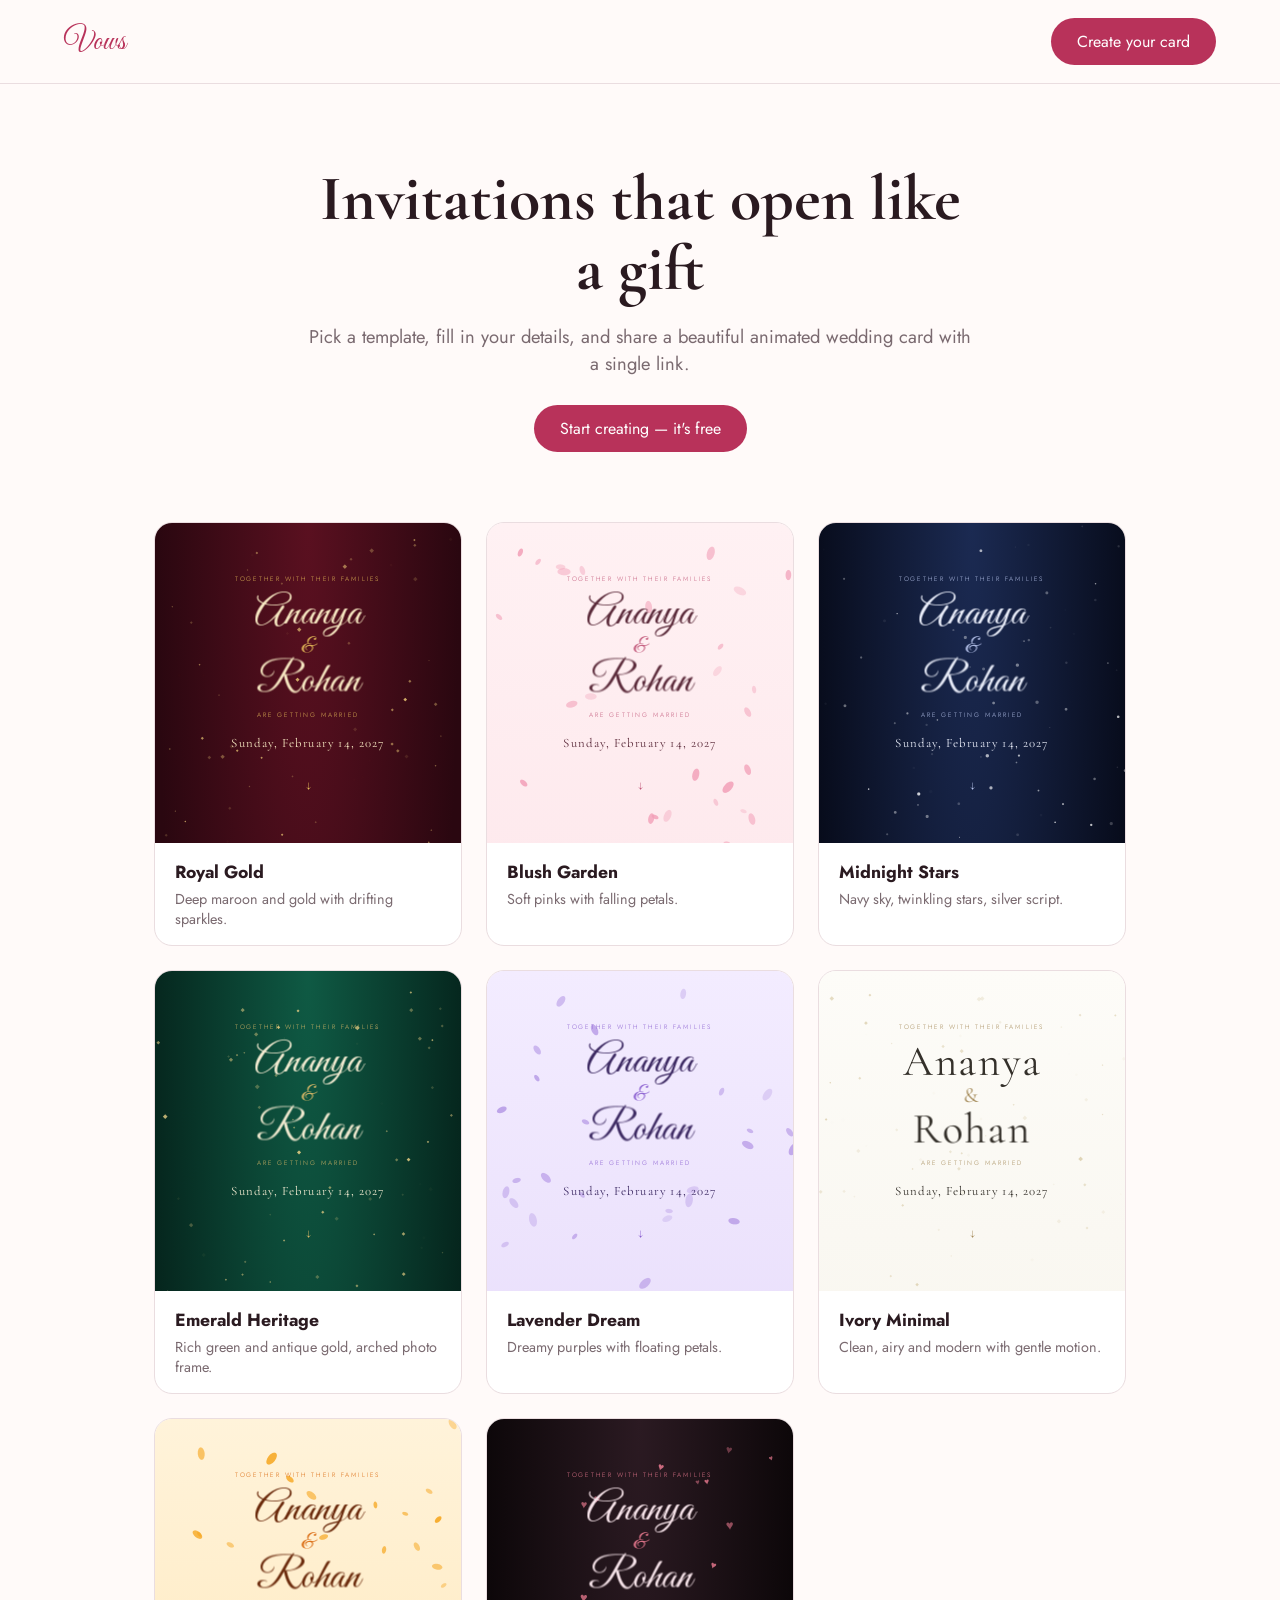
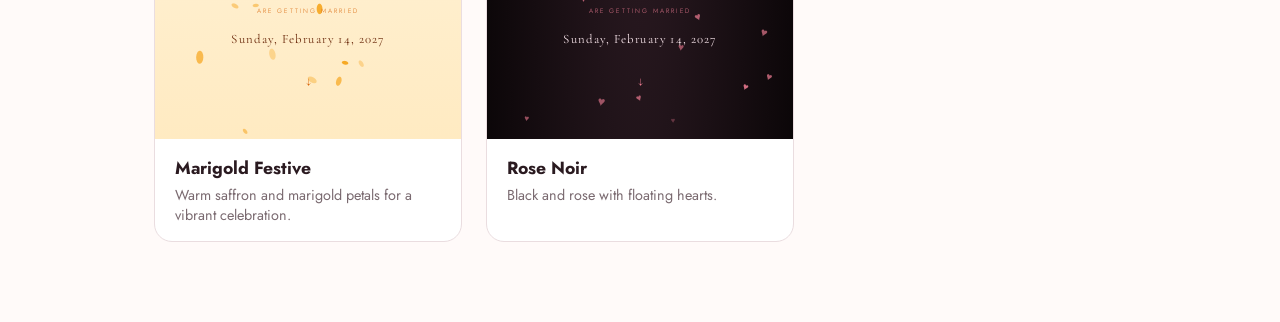
==== index.html @ bb1eb1ee "wedding card templates" ====
<!doctype html>
<html lang="en">
<head>
  <meta charset="utf-8">
  <meta name="viewport" content="width=device-width, initial-scale=1">
  <title>Vows — Animated Wedding Invitations</title>
  <link href="https://fonts.googleapis.com/css2?family=Cormorant+Garamond:wght@400;600&family=Great+Vibes&family=Jost:wght@300;400&display=swap" rel="stylesheet">
  <link rel="stylesheet" href="css/site.css">
</head>
<body>
  <header class="top"><a class="logo" href="index.html">Vows</a><a class="btn-p" href="create.html">Create your card</a></header>
  <section class="hero-s">
    <h1>Invitations that open like a gift</h1>
    <p>Pick a template, fill in your details, and share a beautiful animated wedding card with a single link.</p>
    <a class="btn-p" href="create.html">Start creating — it's free</a>
  </section>
  <section class="gallery" id="gallery"></section>
  <script src="js/templates.js"></script>
  <script>
    const g = document.getElementById("gallery");
    Object.entries(TEMPLATES).forEach(([key, t]) => {
      const a = document.createElement("a");
      a.className = "tpl"; a.href = "create.html?t=" + key;
      const f = document.createElement("div"); f.className = "frame";
      const ifr = document.createElement("iframe"); ifr.loading = "lazy"; ifr.tabIndex = -1;
      const d = Object.assign({}, DEMO_CARD, { template: key });
      ifr.src = "card.html#p=1&d=" + CardCodecLite(d);
      f.appendChild(ifr);
      const m = document.createElement("div"); m.className = "meta";
      m.innerHTML = "<h3></h3><p></p>"; m.firstChild.textContent = t.name; m.lastChild.textContent = t.blurb;
      a.append(f, m); g.appendChild(a);
    });
    function CardCodecLite(o) {
      const b = new TextEncoder().encode(JSON.stringify(o)); let s = ""; b.forEach(x => s += String.fromCharCode(x));
      return btoa(s).replace(/\+/g, "-").replace(/\//g, "_").replace(/=+$/, "");
    }
  </script>
</body>
</html>
---- css/site.css ----
:root { --ink: #2a1a20; --muted: #7a6a70; --brand: #b8325a; --line: #eadde0; --bg: #fffaf9; }
* { box-sizing: border-box; margin: 0; }
body { font-family: "Jost", system-ui, sans-serif; color: var(--ink); background: var(--bg); }
a { color: inherit; }
.top { display: flex; justify-content: space-between; align-items: center; padding: 18px 5vw; border-bottom: 1px solid var(--line); }
.logo { font-family: "Great Vibes", cursive; font-size: 1.9rem; color: var(--brand); text-decoration: none; }
.btn-p { background: var(--brand); color: #fff; padding: 12px 26px; border-radius: 40px; text-decoration: none; border: 0; font: inherit; cursor: pointer; display: inline-block; }
.btn-p:hover { filter: brightness(1.1); }
.btn-s { background: #fff; border: 1px solid var(--line); padding: 11px 22px; border-radius: 40px; font: inherit; cursor: pointer; text-decoration: none; display: inline-block; }
.hero-s { text-align: center; padding: 80px 5vw 50px; max-width: 800px; margin: 0 auto; }
.hero-s h1 { font-family: "Cormorant Garamond", serif; font-size: clamp(2.4rem, 7vw, 4rem); line-height: 1.1; margin-bottom: 18px; }
.hero-s p { color: var(--muted); font-size: 1.15rem; margin-bottom: 28px; }
.gallery { display: grid; grid-template-columns: repeat(auto-fit, minmax(240px, 1fr)); gap: 24px; padding: 20px 5vw 80px; max-width: 1100px; margin: 0 auto; }
.tpl { background: #fff; border: 1px solid var(--line); border-radius: 18px; overflow: hidden; text-decoration: none; transition: .3s; }
.tpl:hover { transform: translateY(-6px); box-shadow: 0 18px 40px rgba(80,30,50,.12); }
.tpl iframe { width: 200%; height: 640px; border: 0; transform: scale(.5); transform-origin: 0 0; pointer-events: none; }
.tpl .frame { height: 320px; overflow: hidden; }
.tpl div.meta { padding: 16px 20px; }
.tpl h3 { font-size: 1.1rem; } .tpl p { color: var(--muted); font-size: .9rem; margin-top: 4px; }

/* editor */
.editor { display: grid; grid-template-columns: minmax(300px, 400px) 1fr; height: calc(100vh - 69px); }
.panel { overflow-y: auto; padding: 22px; border-right: 1px solid var(--line); background: #fff; }
.panel h2 { font-size: .75rem; letter-spacing: .2em; text-transform: uppercase; color: var(--brand); margin: 22px 0 10px; }
.panel h2:first-child { margin-top: 0; }
label { display: block; font-size: .8rem; color: var(--muted); margin: 10px 0 4px; }
input, textarea, select { width: 100%; padding: 10px 12px; border: 1px solid var(--line); border-radius: 10px; font: inherit; background: #fff; }
textarea { min-height: 80px; resize: vertical; }
.row { display: grid; grid-template-columns: 1fr 1fr; gap: 10px; }
.ev { border: 1px solid var(--line); border-radius: 12px; padding: 10px; margin-bottom: 10px; position: relative; }
.ev .x { position: absolute; top: 6px; right: 8px; background: none; border: 0; cursor: pointer; color: var(--muted); font-size: 1.1rem; }
.themes { display: grid; grid-template-columns: repeat(3, 1fr); gap: 8px; }
.themes button { border: 2px solid var(--line); border-radius: 10px; padding: 12px 6px; background: #fff; cursor: pointer; font: inherit; font-size: .8rem; }
.themes button.sel { border-color: var(--brand); color: var(--brand); }
.stage { background: #efe6e8; display: grid; place-items: center; padding: 18px; position: relative; }
.phone { width: 390px; max-width: 100%; height: 100%; max-height: 780px; border-radius: 32px; border: 10px solid #1d1418; overflow: hidden; background: #000; }
.phone iframe { width: 100%; height: 100%; border: 0; }
.actions { position: sticky; bottom: -22px; background: #fff; padding: 14px 0 6px; margin-top: 18px; border-top: 1px solid var(--line); display: flex; gap: 8px; flex-wrap: wrap; }
.share { margin-top: 10px; font-size: .8rem; word-break: break-all; color: var(--muted); }
.toast { position: fixed; bottom: 24px; left: 50%; transform: translateX(-50%); background: var(--ink); color: #fff; padding: 10px 20px; border-radius: 30px; opacity: 0; transition: .3s; pointer-events: none; }
.toast.show { opacity: 1; }
@media (max-width: 800px) { .editor { grid-template-columns: 1fr; height: auto; } .stage { height: 760px; } .panel { border-right: 0; } }

.thumbs { display: flex; flex-wrap: wrap; gap: 8px; margin-top: 8px; }
.thumbs .t { position: relative; width: 64px; height: 64px; border-radius: 10px; overflow: hidden; border: 1px solid var(--line); }
.thumbs img { width: 100%; height: 100%; object-fit: cover; display: block; }
.thumbs .t button { position: absolute; top: 2px; right: 2px; width: 20px; height: 20px; border-radius: 50%; border: 0; background: rgba(0,0,0,.65); color: #fff; cursor: pointer; line-height: 1; }
.themes { grid-template-columns: repeat(2, 1fr); }
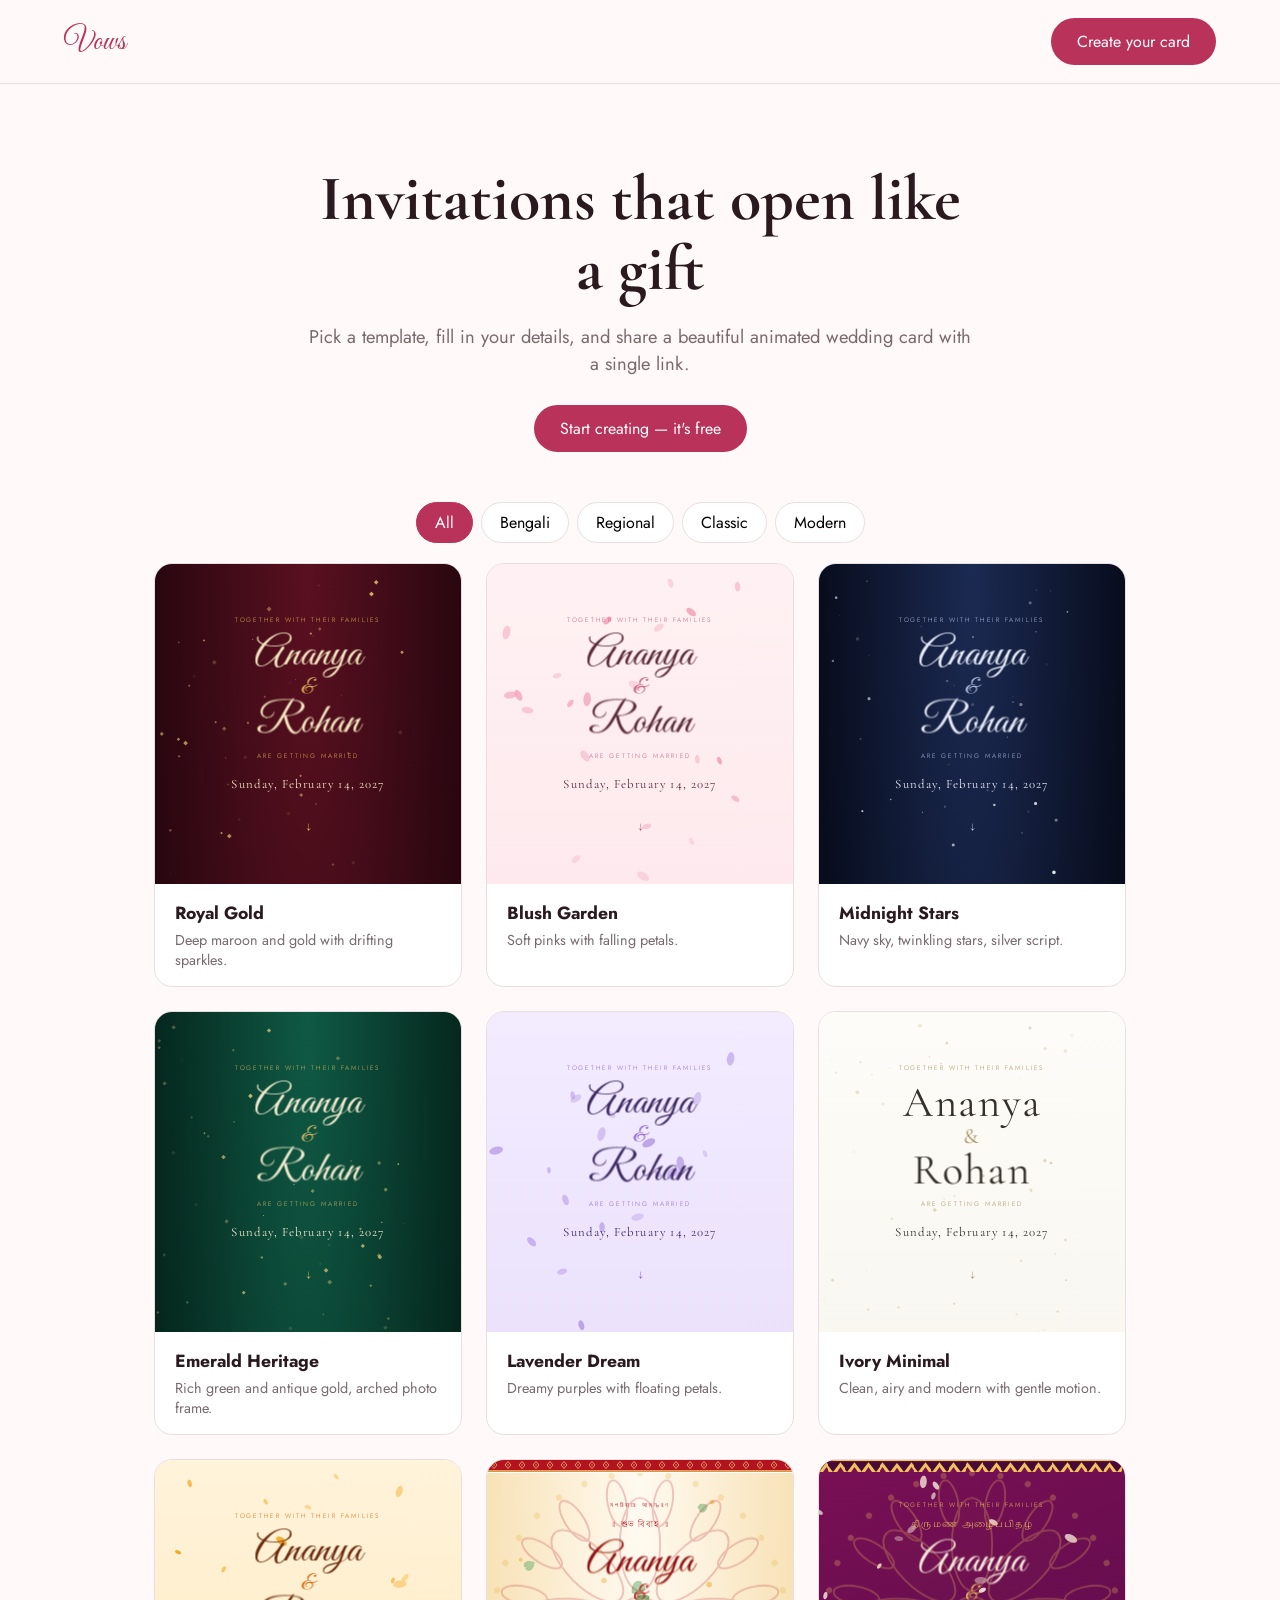
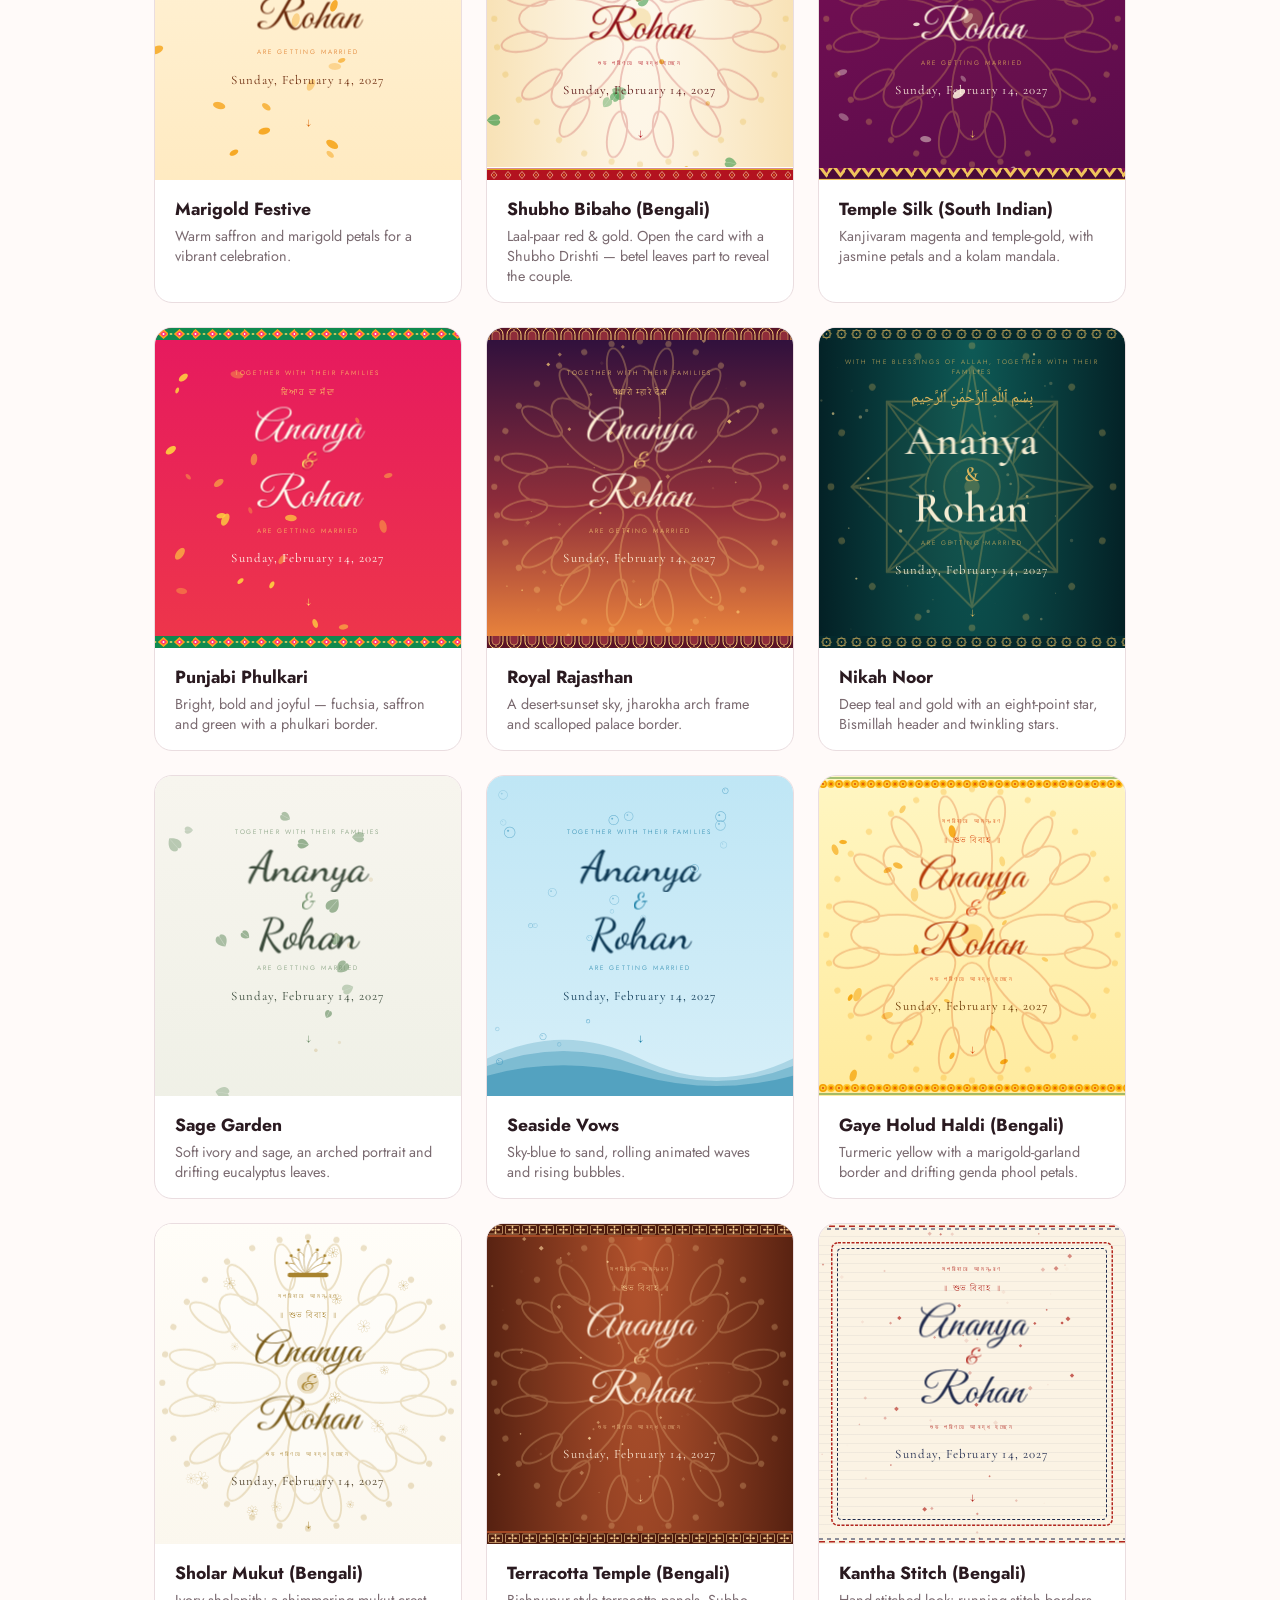
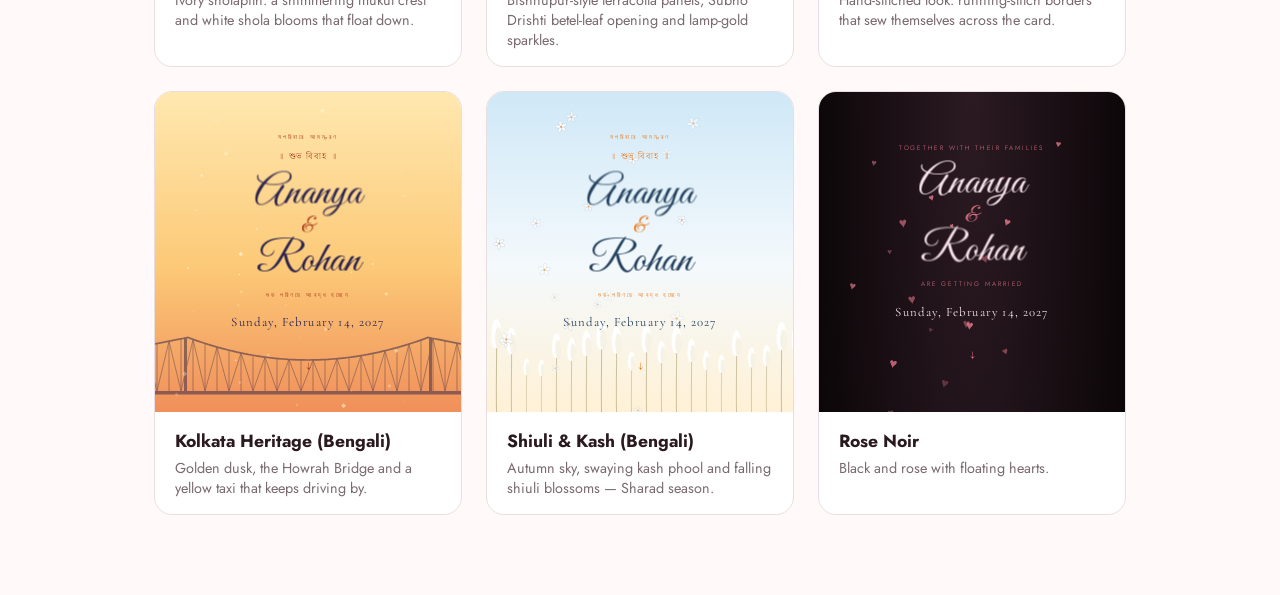
==== commit 28abc949: "more templates" ====
--- a/index.html
+++ b/index.html
@@ -14,12 +14,22 @@
     <p>Pick a template, fill in your details, and share a beautiful animated wedding card with a single link.</p>
     <a class="btn-p" href="create.html">Start creating — it's free</a>
   </section>
+  <div class="chips" id="chips"></div>
   <section class="gallery" id="gallery"></section>
   <script src="js/templates.js"></script>
   <script>
     const g = document.getElementById("gallery");
+    const chips = document.getElementById("chips");
+    ["All"].concat(TEMPLATE_TAGS).forEach((tag, i) => {
+      const b = document.createElement("button"); b.textContent = tag; b.className = "chip" + (i ? "" : " sel");
+      b.onclick = () => {
+        chips.querySelectorAll(".chip").forEach((c) => c.classList.toggle("sel", c === b));
+        g.querySelectorAll(".tpl").forEach((c) => (c.hidden = tag !== "All" && c.dataset.tag !== tag));
+      };
+      chips.appendChild(b);
+    });
     Object.entries(TEMPLATES).forEach(([key, t]) => {
-      const a = document.createElement("a");
+      const a = document.createElement("a"); a.dataset.tag = t.tag;
       a.className = "tpl"; a.href = "create.html?t=" + key;
       const f = document.createElement("div"); f.className = "frame";
       const ifr = document.createElement("iframe"); ifr.loading = "lazy"; ifr.tabIndex = -1;
--- a/css/site.css
+++ b/css/site.css
@@ -46,3 +46,17 @@
 .thumbs img { width: 100%; height: 100%; object-fit: cover; display: block; }
 .thumbs .t button { position: absolute; top: 2px; right: 2px; width: 20px; height: 20px; border-radius: 50%; border: 0; background: rgba(0,0,0,.65); color: #fff; cursor: pointer; line-height: 1; }
 .themes { grid-template-columns: repeat(2, 1fr); }
+[hidden] { display: none !important; }
+
+.swatches { display: flex; flex-wrap: wrap; gap: 8px; margin-bottom: 10px; }
+.swatches button { width: 34px; height: 34px; border-radius: 50%; border: 2px solid #fff; box-shadow: 0 0 0 1px var(--line); cursor: pointer; }
+.crow { display: flex; align-items: center; gap: 10px; margin-bottom: 8px; font-size: .85rem; }
+.crow label { margin: 0; flex: 1; }
+.crow input[type=color] { width: 44px; height: 34px; padding: 2px; border-radius: 8px; cursor: pointer; }
+.crow.unset input[type=color] { opacity: .35; }
+.crow .x { background: none; border: 0; cursor: pointer; color: var(--muted); font-size: 1.1rem; width: 24px; }
+
+.chips { display: flex; gap: 8px; justify-content: center; flex-wrap: wrap; padding: 0 5vw; }
+.chip { border: 1px solid var(--line); background: #fff; padding: 8px 18px; border-radius: 30px; font: inherit; cursor: pointer; }
+.chip.sel { background: var(--brand); border-color: var(--brand); color: #fff; }
+.tpl-group { grid-column: 1/-1; font-size: .7rem; letter-spacing: .2em; text-transform: uppercase; color: var(--brand); margin: 10px 0 -2px; }
